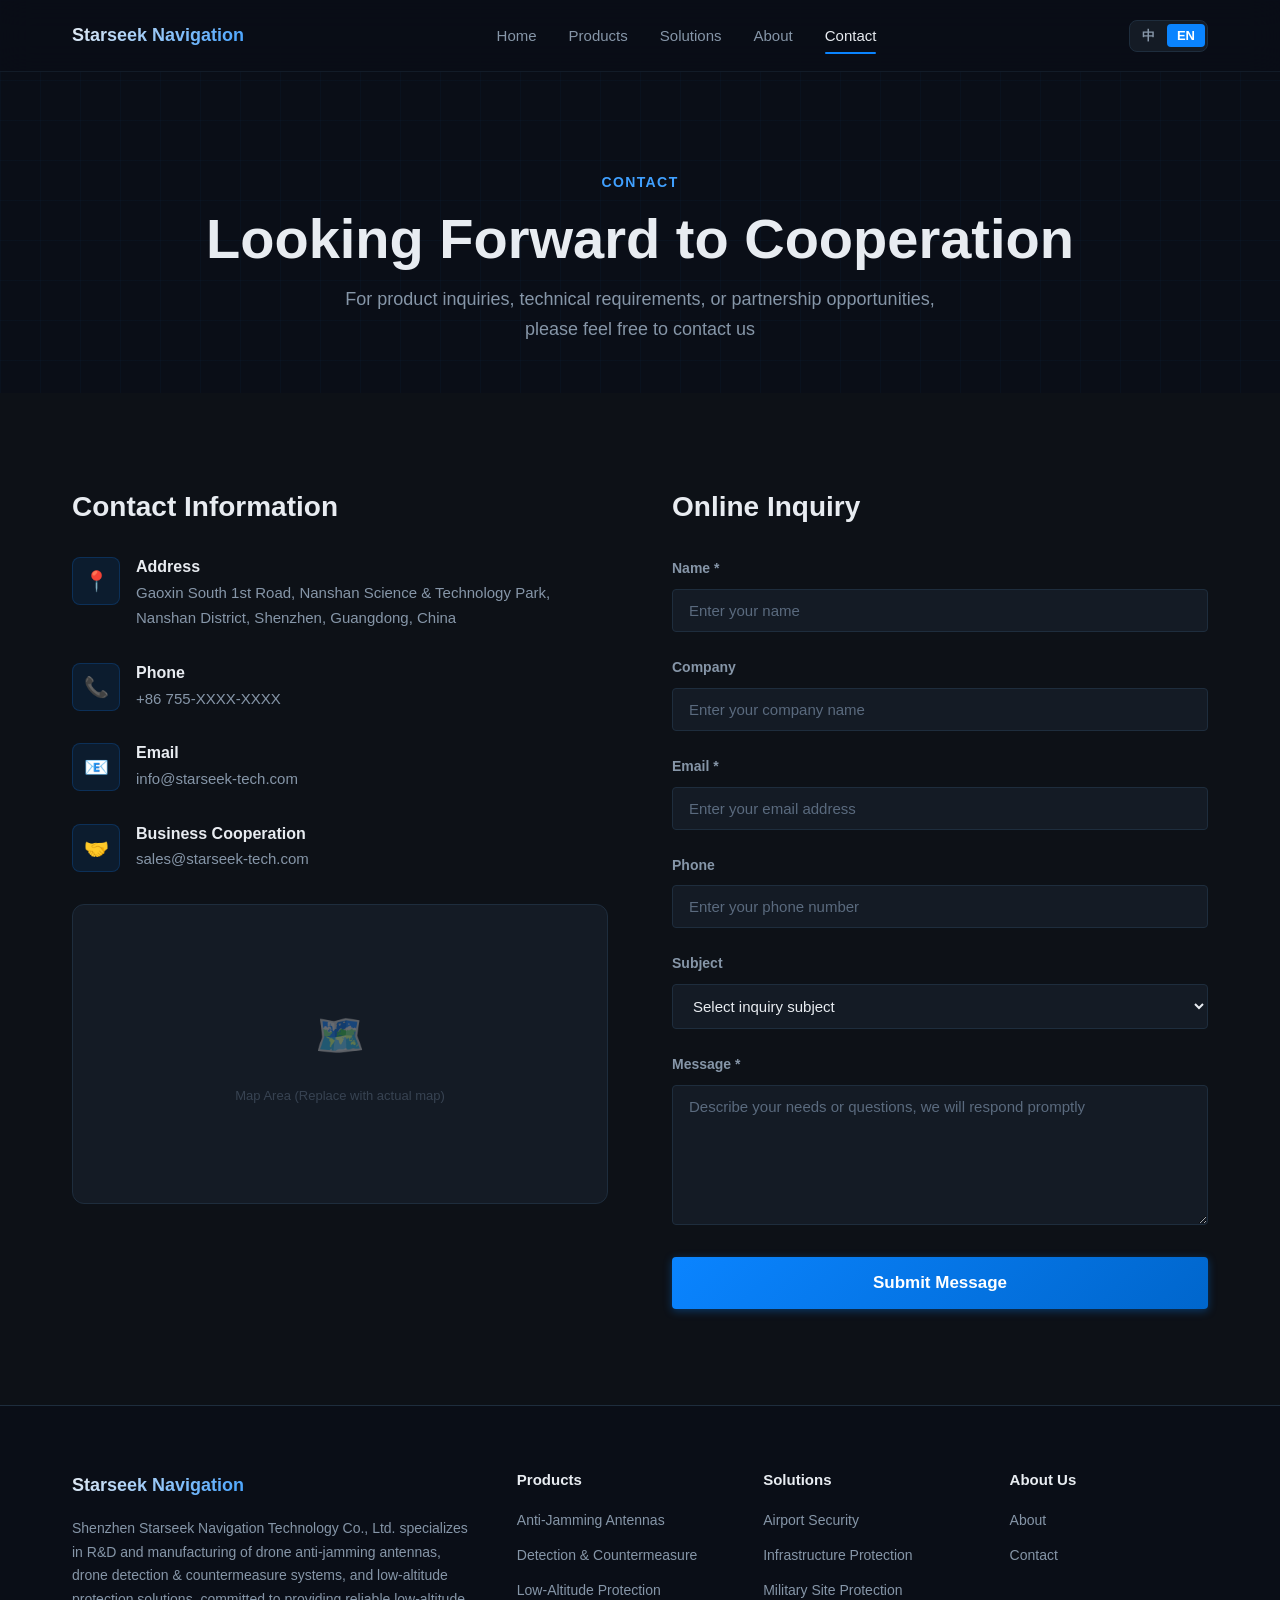
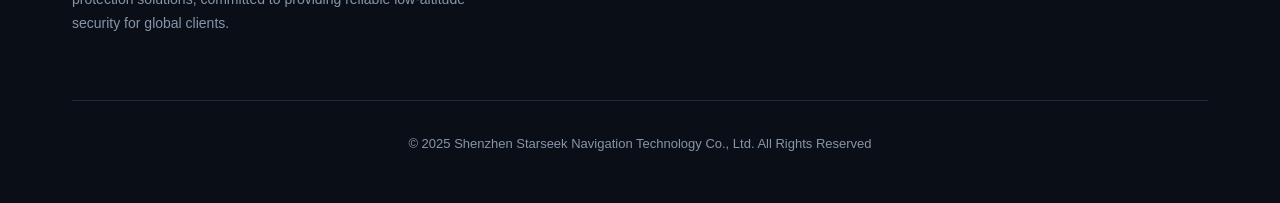
==== en/contact.html @ c0402069 "Initial commit: Starseek Navigation official website Bilingual (CN/EN) company website with 5 pages," ====
<!DOCTYPE html>
<html lang="en">
<head>
  <meta charset="UTF-8">
  <meta name="viewport" content="width=device-width, initial-scale=1.0">
  <title>Contact Us - Starseek Navigation Technology</title>
  <meta name="description" content="Contact Shenzhen Starseek Navigation Technology Co., Ltd. - Address, phone, email, online inquiry form">
  <link rel="stylesheet" href="../css/style.css">
  <link rel="preconnect" href="https://fonts.googleapis.com">
  <link rel="preconnect" href="https://fonts.gstatic.com" crossorigin>
  <link href="https://fonts.googleapis.com/css2?family=Inter:wght@400;500;600;700;800&display=swap" rel="stylesheet">
</head>
<body>

  <!-- Page Header -->
  <section class="page-header">
    <div class="container text-center">
      <span class="section-label">CONTACT</span>
      <h1 class="section-title">Looking Forward to Cooperation</h1>
      <p class="section-desc" style="margin-left:auto;margin-right:auto;">
        For product inquiries, technical requirements, or partnership opportunities, please feel free to contact us
      </p>
    </div>
  </section>

  <!-- Contact Section -->
  <section class="section">
    <div class="container">
      <div class="contact-grid">

        <!-- Contact Info -->
        <div class="reveal">
          <h3 style="margin-bottom:var(--space-xl);">Contact Information</h3>

          <div class="contact-info-item">
            <div class="contact-info-icon">📍</div>
            <div class="contact-info-text">
              <h4>Address</h4>
              <p>Gaoxin South 1st Road, Nanshan Science & Technology Park, Nanshan District, Shenzhen, Guangdong, China</p>
            </div>
          </div>

          <div class="contact-info-item">
            <div class="contact-info-icon">📞</div>
            <div class="contact-info-text">
              <h4>Phone</h4>
              <p>+86 755-XXXX-XXXX</p>
            </div>
          </div>

          <div class="contact-info-item">
            <div class="contact-info-icon">📧</div>
            <div class="contact-info-text">
              <h4>Email</h4>
              <p>info@starseek-tech.com</p>
            </div>
          </div>

          <div class="contact-info-item">
            <div class="contact-info-icon">🤝</div>
            <div class="contact-info-text">
              <h4>Business Cooperation</h4>
              <p>sales@starseek-tech.com</p>
            </div>
          </div>

          <!-- Map Placeholder -->
          <div class="map-placeholder reveal">
            <div class="placeholder-img">
              <span class="icon">🗺️</span>
              <span class="text">Map Area (Replace with actual map)</span>
            </div>
          </div>
        </div>

        <!-- Contact Form -->
        <div class="reveal">
          <h3 style="margin-bottom:var(--space-xl);">Online Inquiry</h3>
          <form id="contactForm">
            <div class="form-group">
              <label class="form-label" for="name">Name *</label>
              <input type="text" id="name" class="form-input" placeholder="Enter your name" required>
            </div>
            <div class="form-group">
              <label class="form-label" for="company">Company</label>
              <input type="text" id="company" class="form-input" placeholder="Enter your company name">
            </div>
            <div class="form-group">
              <label class="form-label" for="email">Email *</label>
              <input type="email" id="email" class="form-input" placeholder="Enter your email address" required>
            </div>
            <div class="form-group">
              <label class="form-label" for="phone">Phone</label>
              <input type="tel" id="phone" class="form-input" placeholder="Enter your phone number">
            </div>
            <div class="form-group">
              <label class="form-label" for="subject">Subject</label>
              <select id="subject" class="form-input">
                <option value="">Select inquiry subject</option>
                <option value="product">Product Inquiry</option>
                <option value="solution">Solution Inquiry</option>
                <option value="cooperation">Business Cooperation</option>
                <option value="other">Other</option>
              </select>
            </div>
            <div class="form-group">
              <label class="form-label" for="message">Message *</label>
              <textarea id="message" class="form-textarea" placeholder="Describe your needs or questions, we will respond promptly" required></textarea>
            </div>
            <button type="submit" class="btn btn-primary btn-lg" style="width:100%;justify-content:center;">
              Submit Message
            </button>
          </form>
        </div>

      </div>
    </div>
  </section>

  <script src="../js/i18n.js"></script>
  <script src="../js/main.js"></script>
</body>
</html>
---- css/style.css ----
/* ============================================================
   Starseek Navigation Technology - Global Design System
   星索导航科技 - 全局设计系统
   ============================================================ */

/* --- CSS Variables / Design Tokens --- */
:root {
  /* Primary palette */
  --color-primary: #0A84FF;
  --color-primary-light: #40A0FF;
  --color-primary-dark: #0066CC;
  --color-primary-glow: rgba(10, 132, 255, 0.35);

  /* Accent */
  --color-accent: #00D4AA;
  --color-accent-glow: rgba(0, 212, 170, 0.3);

  /* Backgrounds */
  --color-bg-deep: #0A0E17;
  --color-bg-body: #0D1117;
  --color-bg-card: #141B25;
  --color-bg-card-hover: #1A2332;
  --color-bg-elevated: #161D2A;

  /* Text */
  --color-text-primary: #E8ECF1;
  --color-text-secondary: #8696A8;
  --color-text-muted: #5A6A7E;

  /* Borders */
  --color-border: #1E2D3D;
  --color-border-light: #2A3A4D;
  --color-border-glow: rgba(10, 132, 255, 0.4);

  /* Spacing */
  --space-xs: 0.25rem;
  --space-sm: 0.5rem;
  --space-md: 1rem;
  --space-lg: 1.5rem;
  --space-xl: 2rem;
  --space-2xl: 3rem;
  --space-3xl: 4rem;
  --space-4xl: 6rem;

  /* Radius */
  --radius-sm: 4px;
  --radius-md: 8px;
  --radius-lg: 12px;
  --radius-xl: 16px;

  /* Shadows */
  --shadow-sm: 0 1px 2px rgba(0, 0, 0, 0.3);
  --shadow-md: 0 4px 12px rgba(0, 0, 0, 0.4);
  --shadow-lg: 0 8px 32px rgba(0, 0, 0, 0.5);
  --shadow-glow: 0 0 20px var(--color-primary-glow);
  --shadow-glow-accent: 0 0 20px var(--color-accent-glow);

  /* Typography */
  --font-cn: "PingFang SC", "Microsoft YaHei", "Noto Sans SC", sans-serif;
  --font-en: "Inter", "Segoe UI", system-ui, -apple-system, sans-serif;
  --font-mono: "JetBrains Mono", "SF Mono", "Fira Code", monospace;

  /* Transitions */
  --transition-fast: 150ms ease;
  --transition-base: 300ms ease;
  --transition-slow: 500ms ease;

  /* Layout */
  --max-width: 1200px;
  --nav-height: 72px;
}

/* --- Reset --- */
*, *::before, *::after {
  margin: 0;
  padding: 0;
  box-sizing: border-box;
}

html {
  scroll-behavior: smooth;
  font-size: 16px;
}

body {
  font-family: var(--font-cn);
  background-color: var(--color-bg-body);
  color: var(--color-text-primary);
  line-height: 1.7;
  overflow-x: hidden;
  -webkit-font-smoothing: antialiased;
  -moz-osx-font-smoothing: grayscale;
}

/* --- Typography --- */
h1, h2, h3, h4, h5, h6 {
  font-weight: 700;
  line-height: 1.3;
  color: var(--color-text-primary);
}

h1 { font-size: clamp(2.25rem, 5vw, 3.5rem); }
h2 { font-size: clamp(1.75rem, 3.5vw, 2.5rem); }
h3 { font-size: clamp(1.25rem, 2.5vw, 1.75rem); }
h4 { font-size: 1.25rem; }

p {
  color: var(--color-text-secondary);
  margin-bottom: var(--space-md);
}

a {
  color: var(--color-primary-light);
  text-decoration: none;
  transition: color var(--transition-fast);
}
a:hover { color: var(--color-primary); }

img {
  max-width: 100%;
  height: auto;
  display: block;
}

/* --- Utility Classes --- */
.container {
  width: 100%;
  max-width: var(--max-width);
  margin: 0 auto;
  padding: 0 var(--space-xl);
}

.section {
  padding: var(--space-4xl) 0;
}

.section-label {
  display: inline-block;
  font-size: 0.875rem;
  font-weight: 600;
  letter-spacing: 0.1em;
  text-transform: uppercase;
  color: var(--color-primary-light);
  margin-bottom: var(--space-md);
}

.section-title {
  margin-bottom: var(--space-lg);
}

.section-desc {
  font-size: 1.125rem;
  color: var(--color-text-secondary);
  max-width: 640px;
  margin-bottom: var(--space-2xl);
}

.text-center { text-align: center; }
.text-gradient {
  background: linear-gradient(135deg, var(--color-primary-light), var(--color-accent));
  -webkit-background-clip: text;
  -webkit-text-fill-color: transparent;
  background-clip: text;
}

/* --- Buttons --- */
.btn {
  display: inline-flex;
  align-items: center;
  gap: var(--space-sm);
  padding: 0.75rem 1.75rem;
  font-size: 0.9375rem;
  font-weight: 600;
  font-family: inherit;
  border-radius: var(--radius-sm);
  border: none;
  cursor: pointer;
  transition: all var(--transition-base);
  text-decoration: none;
  white-space: nowrap;
}

.btn-primary {
  background: linear-gradient(135deg, var(--color-primary), var(--color-primary-dark));
  color: #fff;
  box-shadow: 0 2px 8px var(--color-primary-glow);
}
.btn-primary:hover {
  transform: translateY(-2px);
  box-shadow: 0 4px 20px var(--color-primary-glow);
  color: #fff;
}

.btn-outline {
  background: transparent;
  color: var(--color-text-primary);
  border: 1px solid var(--color-border-light);
}
.btn-outline:hover {
  border-color: var(--color-primary);
  color: var(--color-primary-light);
  background: rgba(10, 132, 255, 0.05);
}

.btn-accent {
  background: linear-gradient(135deg, var(--color-accent), #00A885);
  color: #0A0E17;
  font-weight: 700;
}
.btn-accent:hover {
  transform: translateY(-2px);
  box-shadow: 0 4px 20px var(--color-accent-glow);
  color: #0A0E17;
}

.btn-lg {
  padding: 1rem 2.25rem;
  font-size: 1.0625rem;
}

/* --- Navigation --- */
.navbar {
  position: fixed;
  top: 0;
  left: 0;
  right: 0;
  height: var(--nav-height);
  z-index: 1000;
  background: rgba(10, 14, 23, 0.85);
  backdrop-filter: blur(16px);
  -webkit-backdrop-filter: blur(16px);
  border-bottom: 1px solid rgba(30, 45, 61, 0.5);
  transition: background var(--transition-base);
}

.navbar .container {
  display: flex;
  align-items: center;
  justify-content: space-between;
  height: 100%;
}

.nav-logo {
  display: flex;
  align-items: center;
  gap: var(--space-sm);
  font-size: 1.125rem;
  font-weight: 700;
  color: var(--color-text-primary);
  text-decoration: none;
}
.nav-logo img {
  height: 36px;
  width: auto;
}
.nav-logo span {
  background: linear-gradient(135deg, var(--color-text-primary), var(--color-primary-light));
  -webkit-background-clip: text;
  -webkit-text-fill-color: transparent;
  background-clip: text;
}

.nav-links {
  display: flex;
  align-items: center;
  gap: var(--space-xl);
  list-style: none;
}

.nav-links a {
  color: var(--color-text-secondary);
  font-size: 0.9375rem;
  font-weight: 500;
  text-decoration: none;
  padding: var(--space-sm) 0;
  position: relative;
  transition: color var(--transition-fast);
}
.nav-links a::after {
  content: '';
  position: absolute;
  bottom: -2px;
  left: 0;
  width: 0;
  height: 2px;
  background: var(--color-primary);
  border-radius: 1px;
  transition: width var(--transition-base);
}
.nav-links a:hover,
.nav-links a.active {
  color: var(--color-text-primary);
}
.nav-links a:hover::after,
.nav-links a.active::after {
  width: 100%;
}

/* Language switch */
.lang-switch {
  display: flex;
  align-items: center;
  gap: 2px;
  background: var(--color-bg-card);
  border: 1px solid var(--color-border);
  border-radius: var(--radius-md);
  padding: 2px;
}
.lang-switch button {
  padding: 4px 10px;
  font-size: 0.8125rem;
  font-weight: 600;
  border: none;
  background: transparent;
  color: var(--color-text-secondary);
  cursor: pointer;
  border-radius: var(--radius-sm);
  transition: all var(--transition-fast);
}
.lang-switch button.active {
  background: var(--color-primary);
  color: #fff;
}
.lang-switch button:hover:not(.active) {
  color: var(--color-text-primary);
}

/* Mobile nav toggle */
.nav-toggle {
  display: none;
  flex-direction: column;
  gap: 5px;
  cursor: pointer;
  background: none;
  border: none;
  padding: 4px;
}
.nav-toggle span {
  display: block;
  width: 24px;
  height: 2px;
  background: var(--color-text-primary);
  border-radius: 1px;
  transition: all var(--transition-base);
}

/* --- Hero Section --- */
.hero {
  position: relative;
  min-height: 100vh;
  display: flex;
  align-items: center;
  justify-content: center;
  padding-top: var(--nav-height);
  overflow: hidden;
  background: var(--color-bg-deep);
}

/* Grid background */
.hero::before {
  content: '';
  position: absolute;
  inset: 0;
  background-image:
    linear-gradient(rgba(10, 132, 255, 0.04) 1px, transparent 1px),
    linear-gradient(90deg, rgba(10, 132, 255, 0.04) 1px, transparent 1px);
  background-size: 60px 60px;
  mask-image: radial-gradient(ellipse 70% 70% at 50% 50%, black 30%, transparent 70%);
  -webkit-mask-image: radial-gradient(ellipse 70% 70% at 50% 50%, black 30%, transparent 70%);
}

/* Glow orb */
.hero::after {
  content: '';
  position: absolute;
  top: 50%;
  left: 50%;
  transform: translate(-50%, -50%);
  width: 600px;
  height: 600px;
  background: radial-gradient(circle, rgba(10, 132, 255, 0.08), transparent 70%);
  border-radius: 50%;
  pointer-events: none;
}

.hero-content {
  position: relative;
  z-index: 1;
  text-align: center;
  max-width: 800px;
  padding: var(--space-2xl);
}

.hero-badge {
  display: inline-block;
  padding: 0.375rem 1rem;
  font-size: 0.875rem;
  font-weight: 600;
  color: var(--color-primary-light);
  background: rgba(10, 132, 255, 0.1);
  border: 1px solid rgba(10, 132, 255, 0.25);
  border-radius: 100px;
  margin-bottom: var(--space-xl);
  letter-spacing: 0.05em;
}

.hero-title {
  font-size: clamp(2.5rem, 6vw, 4rem);
  font-weight: 800;
  line-height: 1.15;
  margin-bottom: var(--space-lg);
}

.hero-subtitle {
  font-size: clamp(1.0625rem, 2vw, 1.25rem);
  color: var(--color-text-secondary);
  margin-bottom: var(--space-2xl);
  max-width: 560px;
  margin-left: auto;
  margin-right: auto;
}

.hero-actions {
  display: flex;
  gap: var(--space-md);
  justify-content: center;
  flex-wrap: wrap;
}

/* --- Cards --- */
.card-grid {
  display: grid;
  grid-template-columns: repeat(auto-fit, minmax(320px, 1fr));
  gap: var(--space-xl);
}

.card {
  background: var(--color-bg-card);
  border: 1px solid var(--color-border);
  border-radius: var(--radius-lg);
  padding: var(--space-2xl);
  transition: all var(--transition-base);
  position: relative;
  overflow: hidden;
}
.card::before {
  content: '';
  position: absolute;
  top: 0;
  left: 0;
  right: 0;
  height: 2px;
  background: linear-gradient(90deg, transparent, var(--color-primary), transparent);
  opacity: 0;
  transition: opacity var(--transition-base);
}
.card:hover {
  background: var(--color-bg-card-hover);
  border-color: var(--color-border-glow);
  transform: translateY(-4px);
  box-shadow: var(--shadow-lg);
}
.card:hover::before {
  opacity: 1;
}

.card-icon {
  width: 56px;
  height: 56px;
  display: flex;
  align-items: center;
  justify-content: center;
  background: rgba(10, 132, 255, 0.1);
  border: 1px solid rgba(10, 132, 255, 0.2);
  border-radius: var(--radius-md);
  margin-bottom: var(--space-lg);
  font-size: 1.5rem;
  color: var(--color-primary-light);
}

.card-title {
  font-size: 1.25rem;
  font-weight: 700;
  margin-bottom: var(--space-sm);
}

.card-desc {
  font-size: 0.9375rem;
  color: var(--color-text-secondary);
  line-height: 1.65;
}

.card-tags {
  display: flex;
  flex-wrap: wrap;
  gap: var(--space-sm);
  margin-top: var(--space-lg);
}

.tag {
  padding: 0.25rem 0.75rem;
  font-size: 0.8125rem;
  font-weight: 500;
  color: var(--color-primary-light);
  background: rgba(10, 132, 255, 0.08);
  border: 1px solid rgba(10, 132, 255, 0.15);
  border-radius: 100px;
}

/* --- Product Card --- */
.product-card {
  background: var(--color-bg-card);
  border: 1px solid var(--color-border);
  border-radius: var(--radius-lg);
  overflow: hidden;
  transition: all var(--transition-base);
}
.product-card:hover {
  border-color: var(--color-border-glow);
  transform: translateY(-4px);
  box-shadow: var(--shadow-lg);
}

.product-image {
  width: 100%;
  height: 240px;
  background: var(--color-bg-elevated);
  display: flex;
  align-items: center;
  justify-content: center;
  position: relative;
  overflow: hidden;
}
.product-image::after {
  content: '';
  position: absolute;
  inset: 0;
  background: linear-gradient(180deg, transparent 60%, var(--color-bg-card));
}
.product-image .placeholder-icon {
  font-size: 4rem;
  opacity: 0.3;
  color: var(--color-text-muted);
}

.product-body {
  padding: var(--space-xl);
}

.product-name {
  font-size: 1.125rem;
  font-weight: 700;
  margin-bottom: var(--space-sm);
}

.product-specs {
  display: grid;
  grid-template-columns: 1fr 1fr;
  gap: var(--space-sm);
  margin: var(--space-md) 0;
}

.spec-item {
  display: flex;
  flex-direction: column;
}

.spec-label {
  font-size: 0.75rem;
  color: var(--color-text-muted);
  text-transform: uppercase;
  letter-spacing: 0.05em;
}

.spec-value {
  font-size: 0.875rem;
  color: var(--color-text-primary);
  font-weight: 600;
}

/* --- Solution Card --- */
.solution-card {
  display: flex;
  gap: var(--space-xl);
  background: var(--color-bg-card);
  border: 1px solid var(--color-border);
  border-radius: var(--radius-lg);
  padding: var(--space-2xl);
  margin-bottom: var(--space-xl);
  transition: all var(--transition-base);
}
.solution-card:hover {
  border-color: var(--color-border-glow);
  background: var(--color-bg-card-hover);
}
.solution-card .solution-num {
  font-size: 3rem;
  font-weight: 800;
  color: rgba(10, 132, 255, 0.15);
  line-height: 1;
  flex-shrink: 0;
}
.solution-card .solution-info h3 {
  margin-bottom: var(--space-sm);
}
.solution-card .solution-info p {
  margin-bottom: 0;
}

/* --- Timeline (About page) --- */
.timeline {
  position: relative;
  padding-left: var(--space-2xl);
}
.timeline::before {
  content: '';
  position: absolute;
  left: 7px;
  top: 8px;
  bottom: 8px;
  width: 2px;
  background: linear-gradient(180deg, var(--color-primary), var(--color-accent), transparent);
}

.timeline-item {
  position: relative;
  padding-bottom: var(--space-2xl);
}
.timeline-item::before {
  content: '';
  position: absolute;
  left: calc(-1 * var(--space-2xl) + 3px);
  top: 6px;
  width: 10px;
  height: 10px;
  background: var(--color-primary);
  border-radius: 50%;
  box-shadow: 0 0 12px var(--color-primary-glow);
}

.timeline-year {
  font-size: 0.875rem;
  font-weight: 700;
  color: var(--color-primary-light);
  margin-bottom: var(--space-xs);
}

.timeline-title {
  font-size: 1.125rem;
  font-weight: 600;
  margin-bottom: var(--space-xs);
}

.timeline-desc {
  font-size: 0.9375rem;
  color: var(--color-text-secondary);
}

/* --- Stats Row --- */
.stats-row {
  display: grid;
  grid-template-columns: repeat(4, 1fr);
  gap: var(--space-xl);
  text-align: center;
}

.stat-value {
  font-size: 2.5rem;
  font-weight: 800;
  background: linear-gradient(135deg, var(--color-primary-light), var(--color-accent));
  -webkit-background-clip: text;
  -webkit-text-fill-color: transparent;
  background-clip: text;
}

.stat-label {
  font-size: 0.9375rem;
  color: var(--color-text-secondary);
  margin-top: var(--space-xs);
}

/* --- Contact Form --- */
.contact-grid {
  display: grid;
  grid-template-columns: 1fr 1fr;
  gap: var(--space-3xl);
}

.contact-info-item {
  display: flex;
  gap: var(--space-md);
  margin-bottom: var(--space-xl);
}

.contact-info-icon {
  width: 48px;
  height: 48px;
  flex-shrink: 0;
  display: flex;
  align-items: center;
  justify-content: center;
  background: rgba(10, 132, 255, 0.1);
  border: 1px solid rgba(10, 132, 255, 0.2);
  border-radius: var(--radius-md);
  font-size: 1.25rem;
}

.contact-info-text h4 {
  font-size: 1rem;
  margin-bottom: 2px;
}
.contact-info-text p {
  font-size: 0.9375rem;
  margin-bottom: 0;
}

.form-group {
  margin-bottom: var(--space-lg);
}

.form-label {
  display: block;
  font-size: 0.875rem;
  font-weight: 600;
  color: var(--color-text-secondary);
  margin-bottom: var(--space-sm);
}

.form-input,
.form-textarea {
  width: 100%;
  padding: 0.75rem 1rem;
  font-size: 0.9375rem;
  font-family: inherit;
  color: var(--color-text-primary);
  background: var(--color-bg-card);
  border: 1px solid var(--color-border);
  border-radius: var(--radius-sm);
  transition: border-color var(--transition-fast);
  outline: none;
}
.form-input:focus,
.form-textarea:focus {
  border-color: var(--color-primary);
  box-shadow: 0 0 0 3px rgba(10, 132, 255, 0.1);
}

.form-textarea {
  min-height: 140px;
  resize: vertical;
}

.form-input::placeholder,
.form-textarea::placeholder {
  color: var(--color-text-muted);
}

/* --- Footer --- */
.footer {
  background: var(--color-bg-deep);
  border-top: 1px solid var(--color-border);
  padding: var(--space-3xl) 0 var(--space-xl);
}

.footer-grid {
  display: grid;
  grid-template-columns: 2fr 1fr 1fr 1fr;
  gap: var(--space-2xl);
  margin-bottom: var(--space-2xl);
}

.footer-brand .nav-logo {
  margin-bottom: var(--space-md);
}
.footer-brand p {
  font-size: 0.875rem;
}

.footer-col h4 {
  font-size: 0.9375rem;
  margin-bottom: var(--space-md);
}

.footer-col ul {
  list-style: none;
}
.footer-col ul li {
  margin-bottom: var(--space-sm);
}
.footer-col ul li a {
  font-size: 0.875rem;
  color: var(--color-text-secondary);
  text-decoration: none;
  transition: color var(--transition-fast);
}
.footer-col ul li a:hover {
  color: var(--color-primary-light);
}

.footer-bottom {
  border-top: 1px solid var(--color-border);
  padding-top: var(--space-xl);
  text-align: center;
  font-size: 0.8125rem;
  color: var(--color-text-muted);
}

/* --- Page Header (subpages) --- */
.page-header {
  padding-top: calc(var(--nav-height) + var(--space-4xl));
  padding-bottom: var(--space-2xl);
  background: var(--color-bg-deep);
  position: relative;
  overflow: hidden;
}
.page-header::before {
  content: '';
  position: absolute;
  inset: 0;
  background-image:
    linear-gradient(rgba(10, 132, 255, 0.03) 1px, transparent 1px),
    linear-gradient(90deg, rgba(10, 132, 255, 0.03) 1px, transparent 1px);
  background-size: 40px 40px;
}
.page-header .container {
  position: relative;
  z-index: 1;
}
.page-header .section-label {
  margin-bottom: var(--space-sm);
}
.page-header .section-title {
  margin-bottom: var(--space-sm);
}
.page-header .section-desc {
  margin-bottom: 0;
}

/* --- Category Tabs (Products) --- */
.category-tabs {
  display: flex;
  gap: var(--space-sm);
  flex-wrap: wrap;
  margin-bottom: var(--space-2xl);
}

.category-tab {
  padding: 0.5rem 1.25rem;
  font-size: 0.9375rem;
  font-weight: 500;
  font-family: inherit;
  color: var(--color-text-secondary);
  background: var(--color-bg-card);
  border: 1px solid var(--color-border);
  border-radius: 100px;
  cursor: pointer;
  transition: all var(--transition-fast);
}
.category-tab:hover {
  color: var(--color-text-primary);
  border-color: var(--color-border-light);
}
.category-tab.active {
  color: #fff;
  background: var(--color-primary);
  border-color: var(--color-primary);
}

/* --- Feature list --- */
.feature-list {
  display: grid;
  grid-template-columns: repeat(auto-fit, minmax(250px, 1fr));
  gap: var(--space-xl);
}

.feature-item {
  display: flex;
  gap: var(--space-md);
  align-items: flex-start;
}

.feature-icon {
  width: 44px;
  height: 44px;
  flex-shrink: 0;
  display: flex;
  align-items: center;
  justify-content: center;
  background: rgba(0, 212, 170, 0.1);
  border: 1px solid rgba(0, 212, 170, 0.2);
  border-radius: var(--radius-sm);
  font-size: 1.25rem;
}

.feature-text h4 {
  font-size: 1rem;
  margin-bottom: 2px;
}
.feature-text p {
  font-size: 0.875rem;
  margin-bottom: 0;
}

/* --- CTA Section --- */
.cta-section {
  position: relative;
  background: var(--color-bg-card);
  border: 1px solid var(--color-border);
  border-radius: var(--radius-xl);
  padding: var(--space-3xl);
  text-align: center;
  overflow: hidden;
}
.cta-section::before {
  content: '';
  position: absolute;
  inset: 0;
  background: radial-gradient(ellipse at center, rgba(10, 132, 255, 0.06), transparent 70%);
}

.cta-section h2 {
  margin-bottom: var(--space-md);
  position: relative;
  z-index: 1;
}
.cta-section p {
  margin-bottom: var(--space-xl);
  position: relative;
  z-index: 1;
}
.cta-section .btn {
  position: relative;
  z-index: 1;
}

/* --- Animations --- */
@keyframes fadeInUp {
  from {
    opacity: 0;
    transform: translateY(24px);
  }
  to {
    opacity: 1;
    transform: translateY(0);
  }
}

@keyframes fadeIn {
  from { opacity: 0; }
  to { opacity: 1; }
}

@keyframes pulse {
  0%, 100% { opacity: 1; }
  50% { opacity: 0.6; }
}

.animate-in {
  animation: fadeInUp 0.6s ease forwards;
}

/* Scroll reveal */
.reveal {
  opacity: 0;
  transform: translateY(24px);
  transition: all 0.6s ease;
}
.reveal.visible {
  opacity: 1;
  transform: translateY(0);
}

/* --- Empty State / Placeholder --- */
.placeholder-img {
  width: 100%;
  height: 100%;
  display: flex;
  flex-direction: column;
  align-items: center;
  justify-content: center;
  gap: var(--space-md);
  color: var(--color-text-muted);
}
.placeholder-img .icon {
  font-size: 2.5rem;
  opacity: 0.4;
}
.placeholder-img .text {
  font-size: 0.8125rem;
  opacity: 0.5;
}

/* --- Map Placeholder --- */
.map-placeholder {
  width: 100%;
  height: 300px;
  background: var(--color-bg-card);
  border: 1px solid var(--color-border);
  border-radius: var(--radius-lg);
  display: flex;
  align-items: center;
  justify-content: center;
  color: var(--color-text-muted);
  font-size: 0.9375rem;
}

/* ============================================================
   RESPONSIVE
   ============================================================ */

/* Tablet (<1024px) */
@media (max-width: 1024px) {
  .contact-grid {
    grid-template-columns: 1fr;
  }
  .footer-grid {
    grid-template-columns: 1fr 1fr;
  }
  .stats-row {
    grid-template-columns: repeat(2, 1fr);
  }
  .solution-card {
    flex-direction: column;
    gap: var(--space-md);
  }
}

/* Mobile (<768px) */
@media (max-width: 768px) {
  :root {
    --nav-height: 60px;
  }

  .nav-links {
    position: fixed;
    top: var(--nav-height);
    left: 0;
    right: 0;
    bottom: 0;
    flex-direction: column;
    align-items: center;
    justify-content: center;
    background: rgba(10, 14, 23, 0.97);
    backdrop-filter: blur(20px);
    -webkit-backdrop-filter: blur(20px);
    gap: var(--space-2xl);
    opacity: 0;
    pointer-events: none;
    transition: opacity var(--transition-base);
  }
  .nav-links.open {
    opacity: 1;
    pointer-events: auto;
  }
  .nav-links a {
    font-size: 1.25rem;
  }

  .nav-toggle {
    display: flex;
  }

  .card-grid {
    grid-template-columns: 1fr;
  }

  .product-specs {
    grid-template-columns: 1fr;
  }

  .feature-list {
    grid-template-columns: 1fr;
  }

  .footer-grid {
    grid-template-columns: 1fr;
    gap: var(--space-xl);
  }

  .hero-actions {
    flex-direction: column;
    align-items: center;
  }

  .hero-actions .btn {
    width: 100%;
    max-width: 280px;
    justify-content: center;
  }

  .section {
    padding: var(--space-3xl) 0;
  }

  .container {
    padding: 0 var(--space-lg);
  }

  .cta-section {
    padding: var(--space-xl);
    margin: 0 var(--space-md);
  }

  .category-tabs {
    gap: var(--space-xs);
  }

  .category-tab {
    padding: 0.375rem 0.875rem;
    font-size: 0.8125rem;
  }
}

/* Small mobile (<480px) */
@media (max-width: 480px) {
  .hero-content {
    padding: var(--space-xl) var(--space-md);
  }
  .hero-badge {
    font-size: 0.75rem;
    padding: 0.25rem 0.75rem;
  }
}
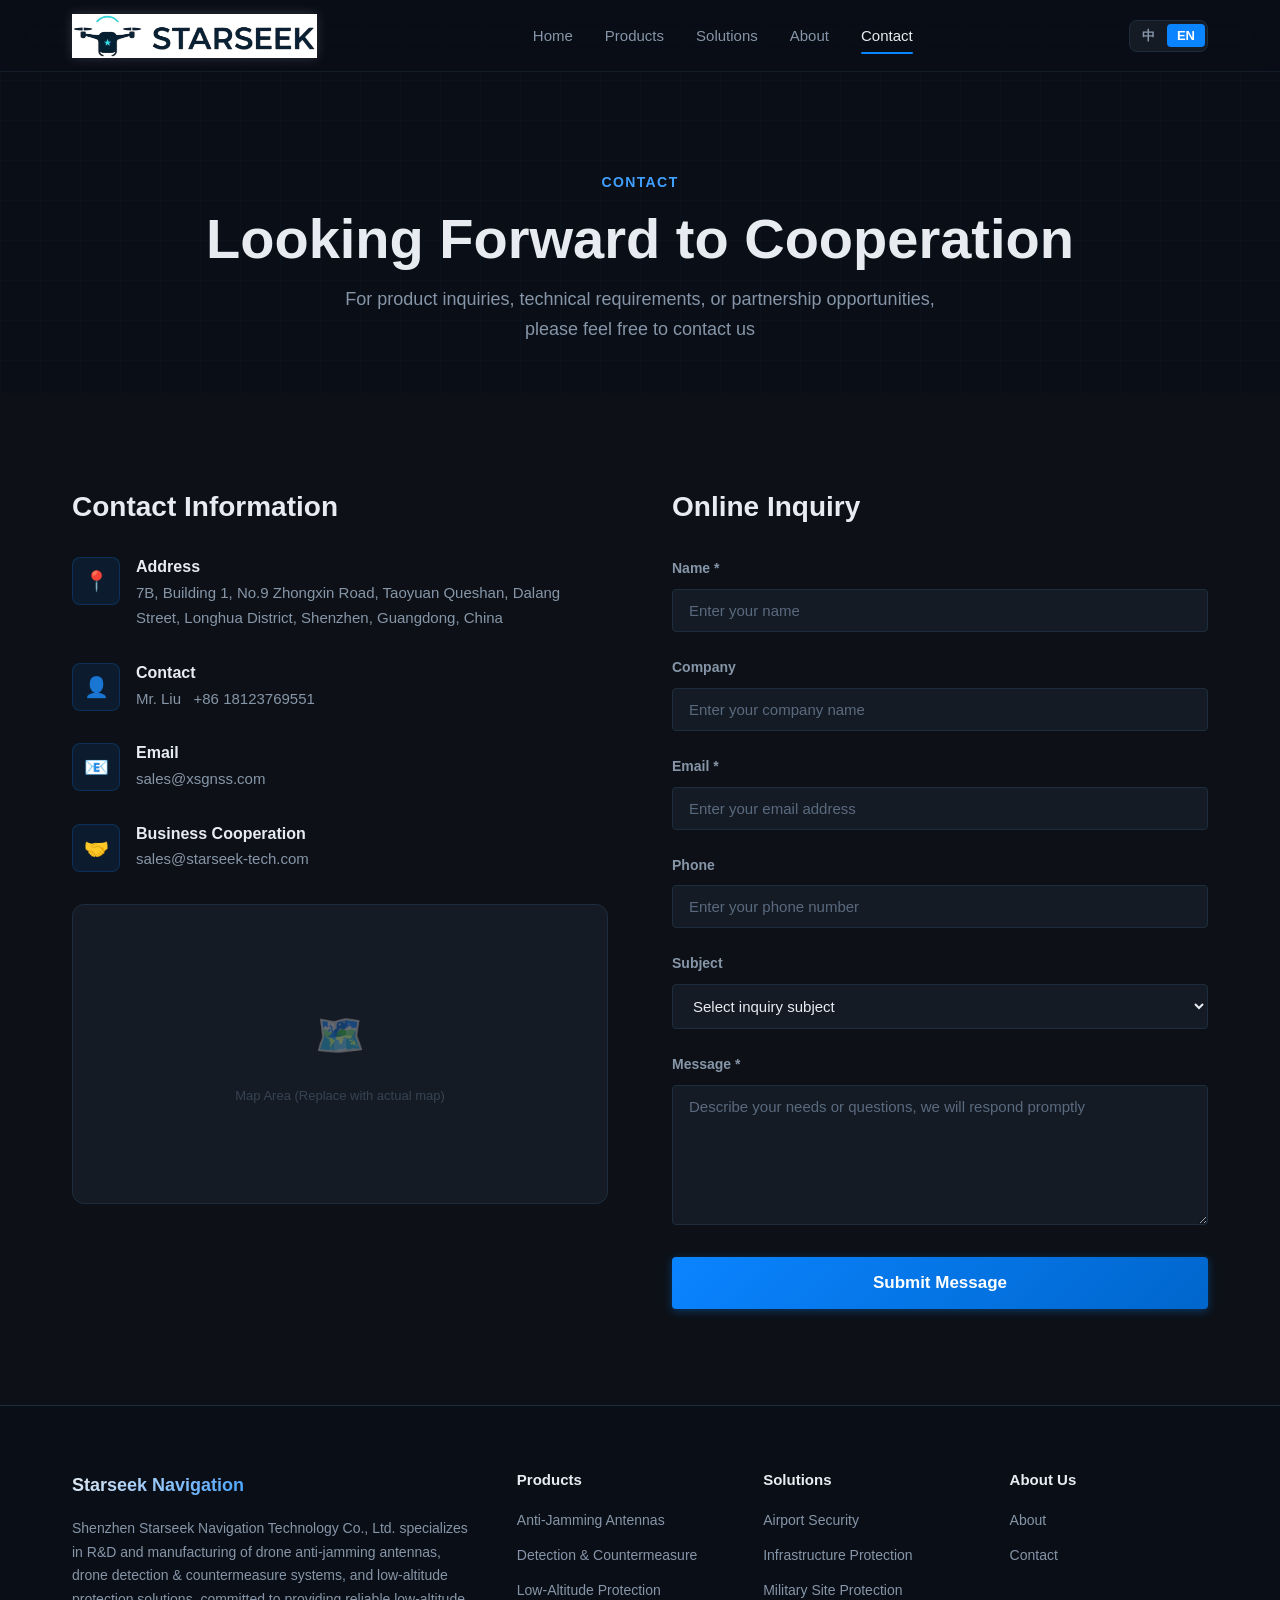
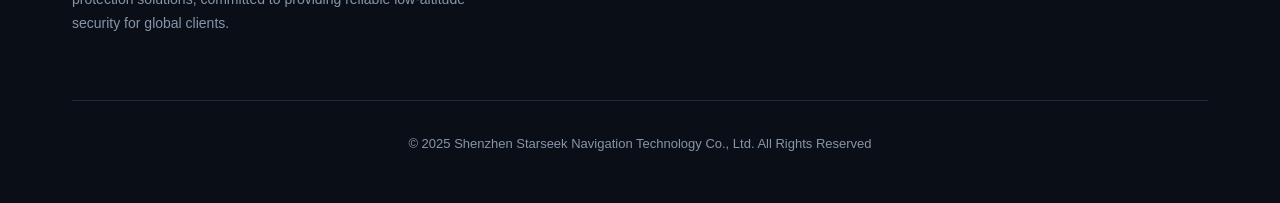
==== commit 1229eaa0: "Update contact info: address, phone, email Co-Authored-By: Claude <noreply@anthropic.com>" ====
--- a/en/contact.html
+++ b/en/contact.html
@@ -36,15 +36,15 @@
             <div class="contact-info-icon">📍</div>
             <div class="contact-info-text">
               <h4>Address</h4>
-              <p>Gaoxin South 1st Road, Nanshan Science & Technology Park, Nanshan District, Shenzhen, Guangdong, China</p>
+              <p>7B, Building 1, No.9 Zhongxin Road, Taoyuan Queshan, Dalang Street, Longhua District, Shenzhen, Guangdong, China</p>
             </div>
           </div>
 
           <div class="contact-info-item">
-            <div class="contact-info-icon">📞</div>
+            <div class="contact-info-icon">👤</div>
             <div class="contact-info-text">
-              <h4>Phone</h4>
-              <p>+86 755-XXXX-XXXX</p>
+              <h4>Contact</h4>
+              <p>Mr. Liu &nbsp; +86 18123769551</p>
             </div>
           </div>
 
@@ -52,7 +52,7 @@
             <div class="contact-info-icon">📧</div>
             <div class="contact-info-text">
               <h4>Email</h4>
-              <p>info@starseek-tech.com</p>
+              <p>sales@xsgnss.com</p>
             </div>
           </div>
 
--- a/css/style.css
+++ b/css/style.css
@@ -250,8 +250,13 @@
   text-decoration: none;
 }
 .nav-logo img {
-  height: 36px;
+  height: 44px;
   width: auto;
+  filter: drop-shadow(0 0 6px rgba(255,255,255,0.15));
+}
+/* Hide text if logo already contains company name */
+.nav-logo img + span {
+  display: none;
 }
 .nav-logo span {
   background: linear-gradient(135deg, var(--color-text-primary), var(--color-primary-light));
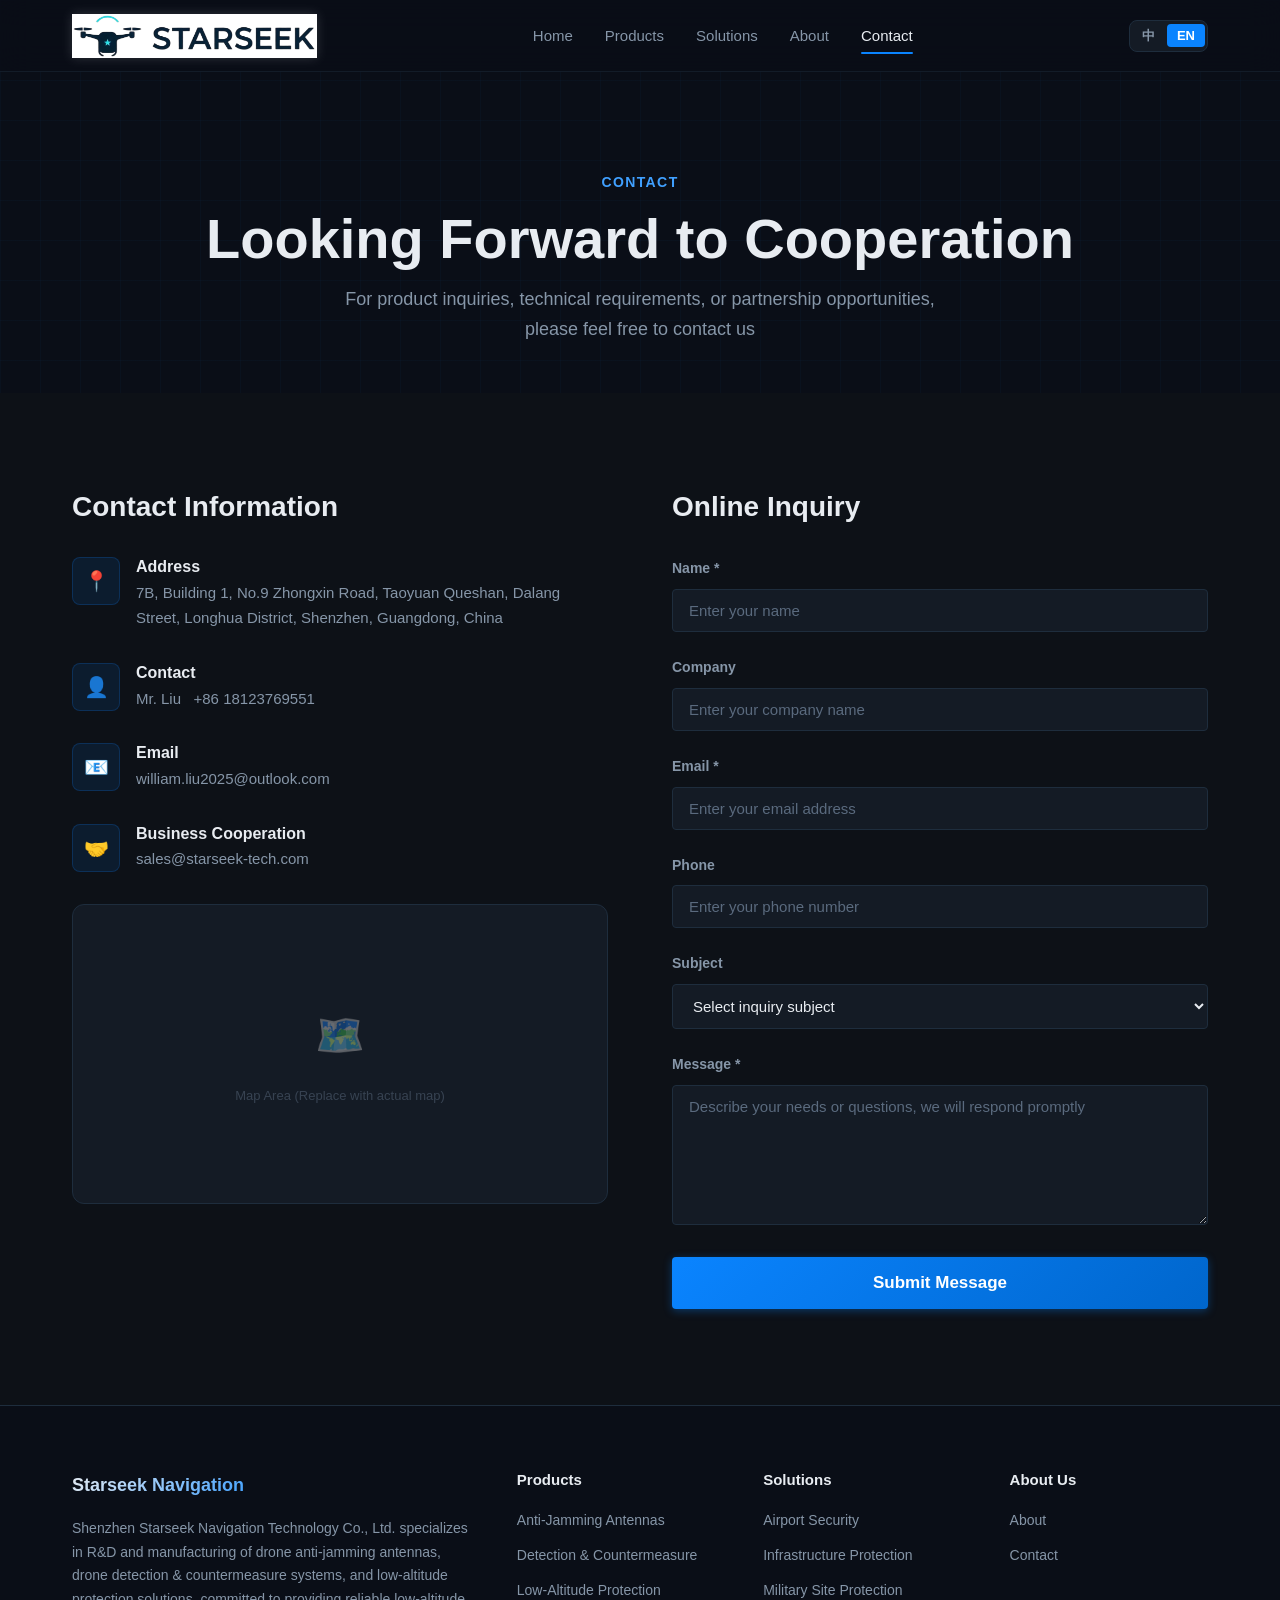
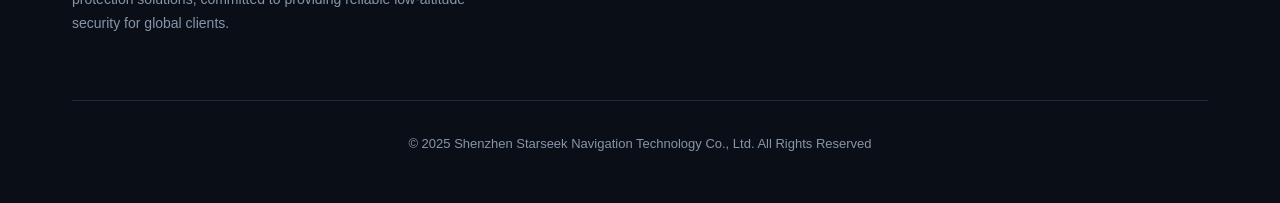
==== commit 31068899: "Change all company email to william.liu2025@outlook.com" ====
--- a/en/contact.html
+++ b/en/contact.html
@@ -52,7 +52,7 @@
             <div class="contact-info-icon">📧</div>
             <div class="contact-info-text">
               <h4>Email</h4>
-              <p>sales@xsgnss.com</p>
+              <p>william.liu2025@outlook.com</p>
             </div>
           </div>
 
@@ -76,7 +76,11 @@
         <!-- Contact Form -->
         <div class="reveal">
           <h3 style="margin-bottom:var(--space-xl);">Online Inquiry</h3>
-          <form id="contactForm">
+          <form id="contactForm" action="https://formsubmit.co/william.liu2025@outlook.com" method="POST">
+            <input type="hidden" name="_subject" value="Starseek Website Inquiry">
+            <input type="hidden" name="_captcha" value="false">
+            <input type="hidden" name="_template" value="table">
+            <input type="hidden" name="_next" value="https://sxgnss.com/en/contact.html?sent=1">
             <div class="form-group">
               <label class="form-label" for="name">Name *</label>
               <input type="text" id="name" class="form-input" placeholder="Enter your name" required>
--- a/css/style.css
+++ b/css/style.css
@@ -510,6 +510,17 @@
   background: rgba(10, 132, 255, 0.08);
   border: 1px solid rgba(10, 132, 255, 0.15);
   border-radius: 100px;
+}
+
+/* --- Product Card Link --- */
+.product-card-link {
+  display: block;
+  text-decoration: none;
+  color: inherit;
+}
+.product-card-link:hover {
+  text-decoration: none;
+  color: inherit;
 }
 
 /* --- Product Card --- */
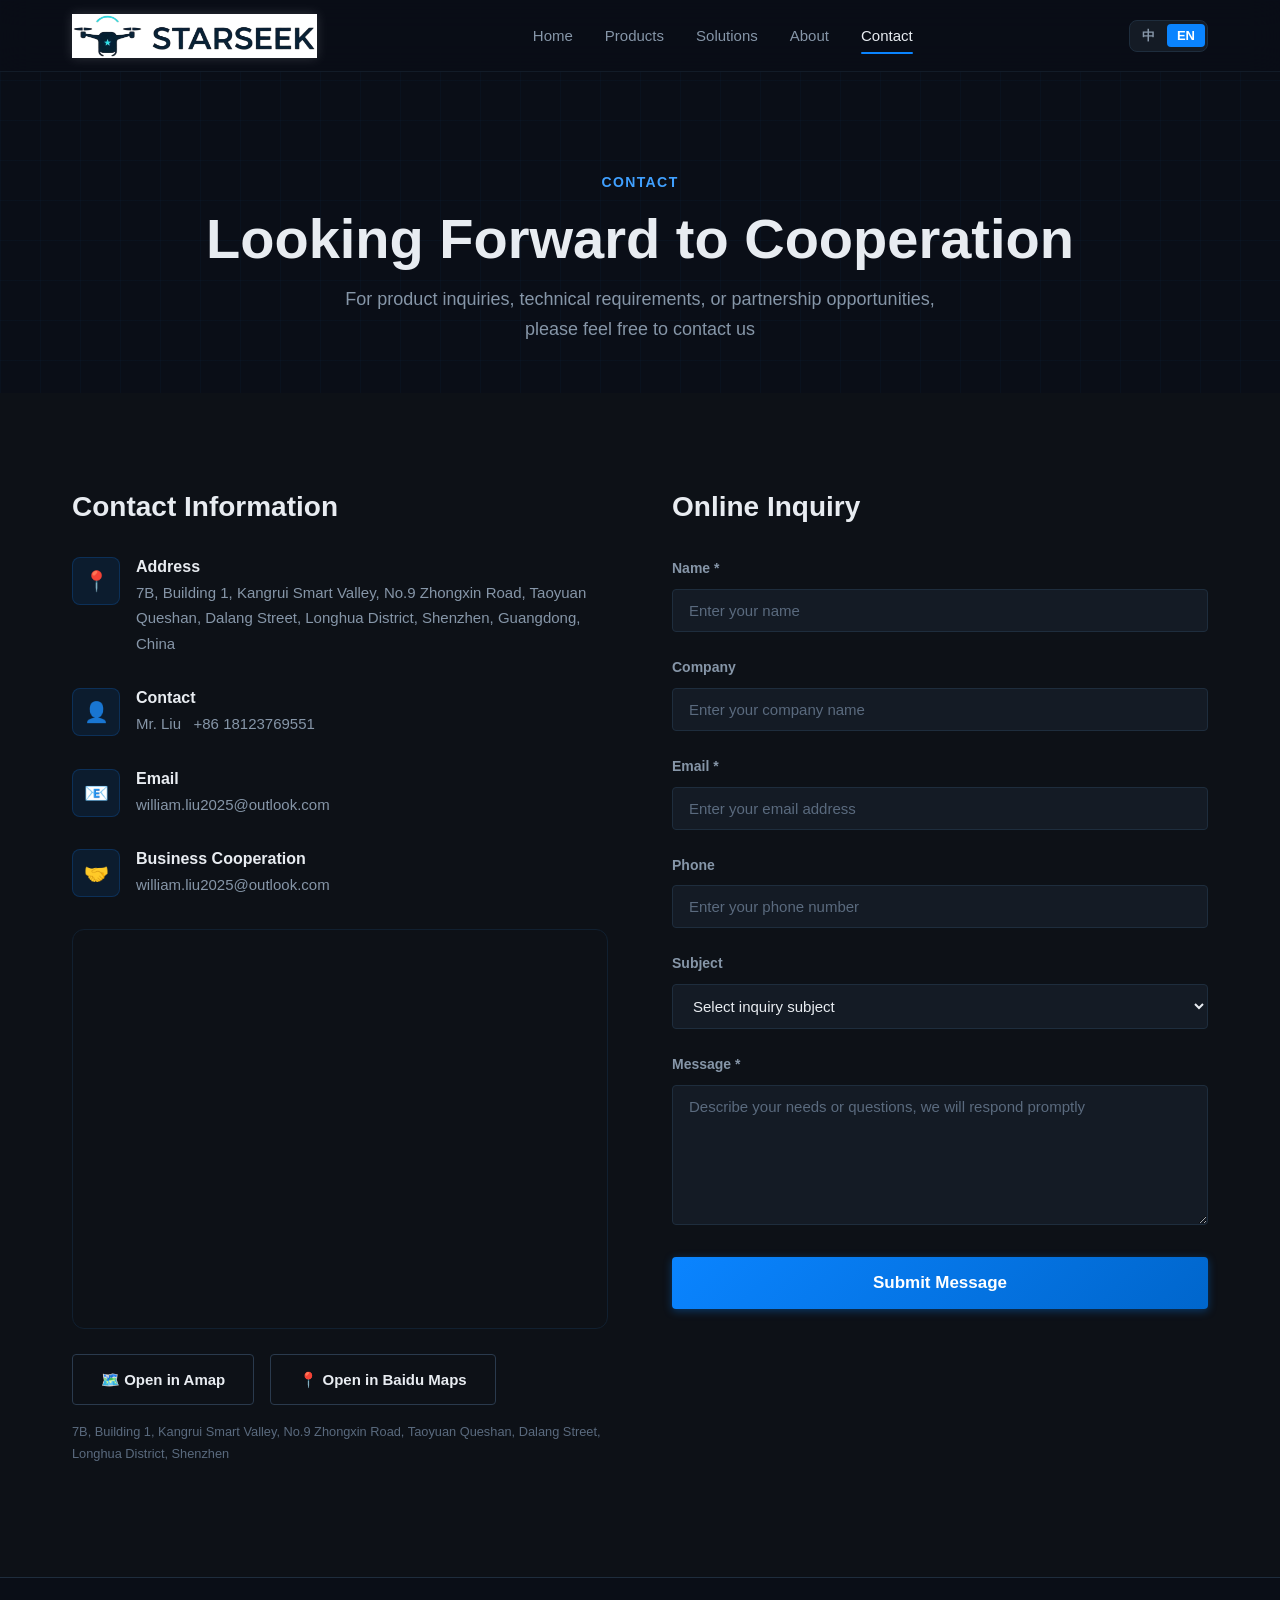
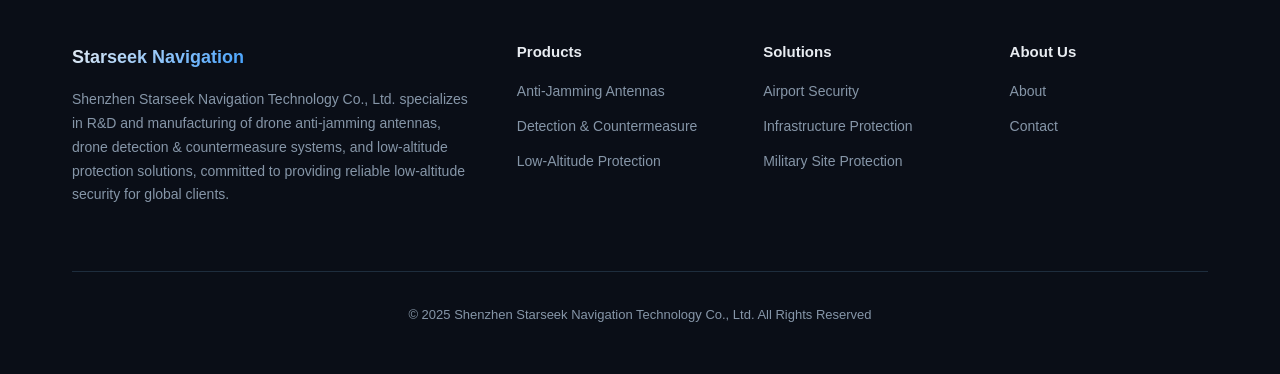
==== commit d17e99ba: "Update address and add interactive map - Correct address to 康瑞智慧谷1栋7B - Replace placeholder map with" ====
--- a/en/contact.html
+++ b/en/contact.html
@@ -36,7 +36,7 @@
             <div class="contact-info-icon">📍</div>
             <div class="contact-info-text">
               <h4>Address</h4>
-              <p>7B, Building 1, No.9 Zhongxin Road, Taoyuan Queshan, Dalang Street, Longhua District, Shenzhen, Guangdong, China</p>
+              <p>7B, Building 1, Kangrui Smart Valley, No.9 Zhongxin Road, Taoyuan Queshan, Dalang Street, Longhua District, Shenzhen, Guangdong, China</p>
             </div>
           </div>
 
@@ -60,16 +60,22 @@
             <div class="contact-info-icon">🤝</div>
             <div class="contact-info-text">
               <h4>Business Cooperation</h4>
-              <p>sales@starseek-tech.com</p>
+              <p>william.liu2025@outlook.com</p>
             </div>
           </div>
 
-          <!-- Map Placeholder -->
-          <div class="map-placeholder reveal">
-            <div class="placeholder-img">
-              <span class="icon">🗺️</span>
-              <span class="text">Map Area (Replace with actual map)</span>
+          <!-- Map -->
+          <div class="map-container reveal">
+            <iframe
+              width="100%" height="400" frameborder="0" scrolling="no" marginheight="0" marginwidth="0"
+              src="https://www.openstreetmap.org/export/embed.html?bbox=113.99%2C22.65%2C114.02%2C22.68&amp;layer=mapnik&amp;marker=22.665229%2C114.006837"
+              style="border:1px solid var(--color-border);border-radius:var(--radius-lg);">
+            </iframe>
+            <div style="display:flex;gap:var(--space-md);margin-top:var(--space-md);flex-wrap:wrap;">
+              <a href="https://uri.amap.com/marker?position=114.006837,22.665229&name=Shenzhen+Starseek+Navigation+Technology&callnative=1" target="_blank" rel="noopener" class="btn btn-outline" style="justify-content:center;">🗺️ Open in Amap</a>
+              <a href="https://api.map.baidu.com/marker?location=22.665229,114.006837&title=Starseek+Navigation&content=7B+Building+1+Kangrui+Smart+Valley+No.9+Zhongxin+Road&output=html" target="_blank" rel="noopener" class="btn btn-outline" style="justify-content:center;">📍 Open in Baidu Maps</a>
             </div>
+            <p style="font-size:0.8rem;color:var(--color-text-muted);margin-top:var(--space-md);">7B, Building 1, Kangrui Smart Valley, No.9 Zhongxin Road, Taoyuan Queshan, Dalang Street, Longhua District, Shenzhen</p>
           </div>
         </div>
 
--- a/css/style.css
+++ b/css/style.css
@@ -1006,7 +1006,17 @@
   opacity: 0.5;
 }
 
-/* --- Map Placeholder --- */
+/* --- Map --- */
+.map-container iframe {
+  width: 100%;
+  min-height: 320px;
+  filter: brightness(0.9) contrast(1.1);
+}
+@media (max-width: 768px) {
+  .map-container iframe { min-height: 260px; }
+}
+
+/* --- Map Placeholder (legacy) --- */
 .map-placeholder {
   width: 100%;
   height: 300px;
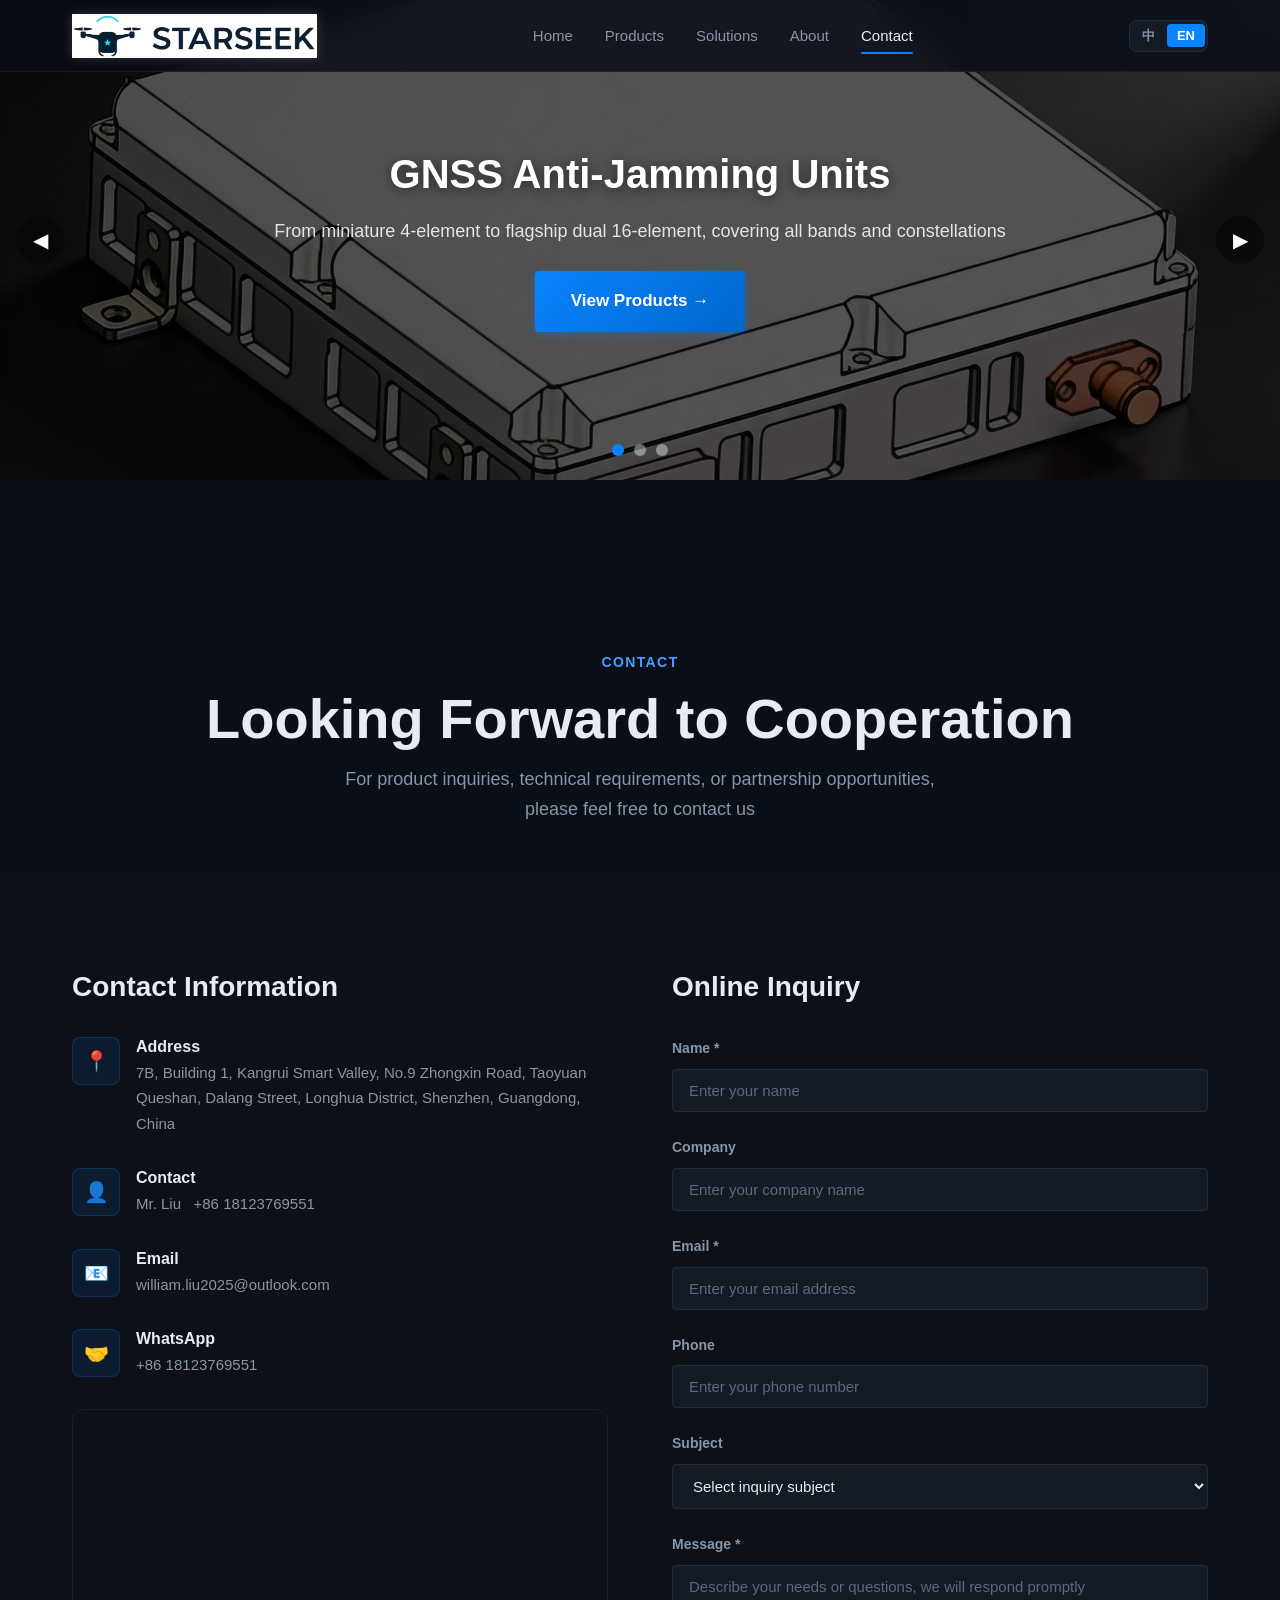
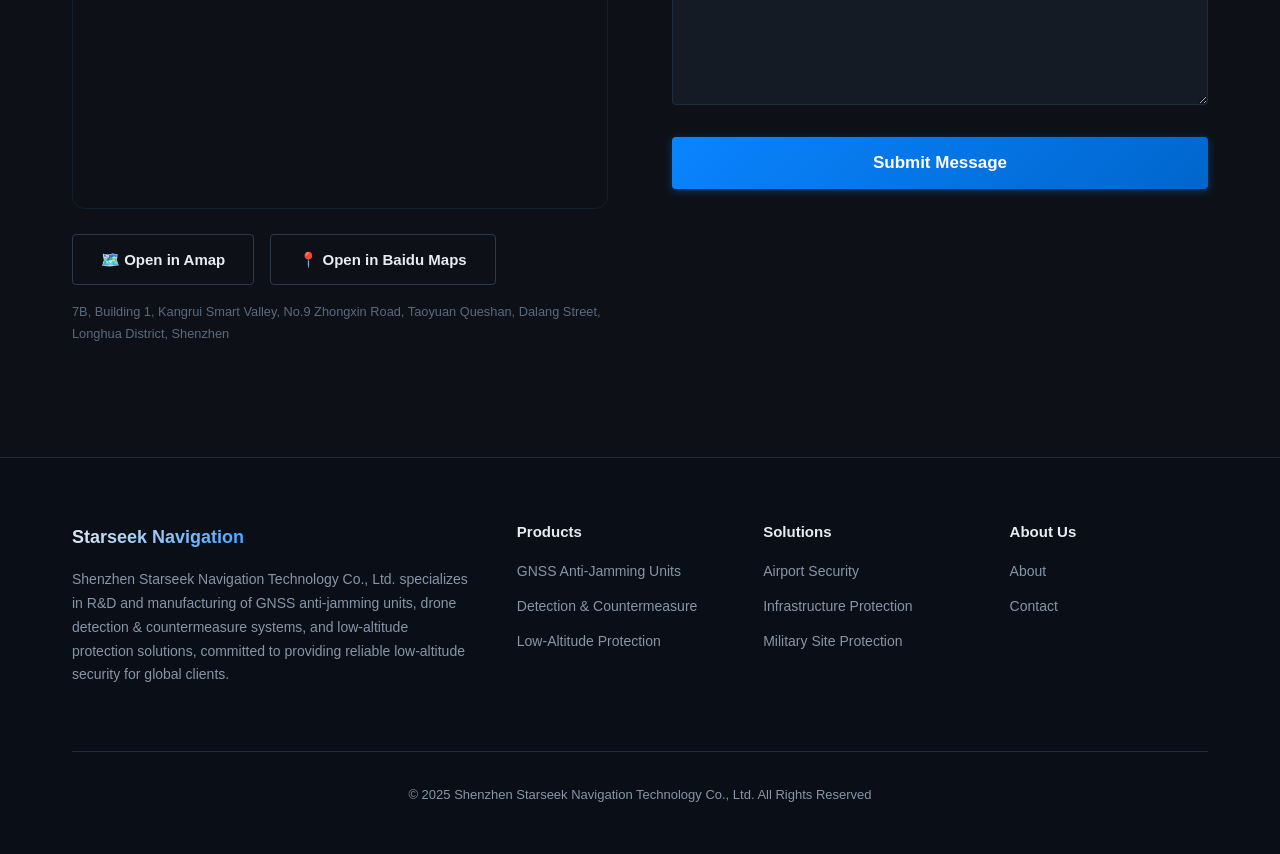
==== commit e990e1d2: "Change Business Cooperation to WhatsApp +86 on EN contact page Co-Authored-By: Claude <noreply@anthr" ====
--- a/en/contact.html
+++ b/en/contact.html
@@ -59,8 +59,8 @@
           <div class="contact-info-item">
             <div class="contact-info-icon">🤝</div>
             <div class="contact-info-text">
-              <h4>Business Cooperation</h4>
-              <p>william.liu2025@outlook.com</p>
+              <h4>WhatsApp</h4>
+              <p>+86 18123769551</p>
             </div>
           </div>
 
--- a/css/style.css
+++ b/css/style.css
@@ -2,6 +2,77 @@
    Starseek Navigation Technology - Global Design System
    星索导航科技 - 全局设计系统
    ============================================================ */
+
+/* --- Banner Slider --- */
+.banner-slider {
+  position: relative;
+  width: 100%;
+  height: 480px;
+  overflow: hidden;
+  background: var(--color-bg-deep);
+}
+.banner-slide {
+  position: absolute;
+  inset: 0;
+  opacity: 0;
+  transition: opacity 0.8s ease;
+  display: flex;
+  align-items: center;
+  justify-content: center;
+}
+.banner-slide.active { opacity: 1; z-index: 1; }
+.banner-slide img {
+  position: absolute;
+  inset: 0;
+  width: 100%;
+  height: 100%;
+  object-fit: cover;
+  filter: brightness(0.35);
+}
+/* Fallback gradient if images don't load */
+.banner-slide::before {
+  content: '';
+  position: absolute;
+  inset: 0;
+  background: linear-gradient(135deg, #0A1628 0%, #0D2137 40%, #0A1628 100%);
+  z-index: 0;
+}
+.banner-slide-content {
+  position: relative;
+  z-index: 2;
+  text-align: center;
+  max-width: 800px;
+  padding: 0 var(--space-xl);
+}
+.banner-slide-content h2 {
+  font-size: clamp(1.5rem, 4vw, 2.5rem);
+  font-weight: 800;
+  color: #fff;
+  margin-bottom: var(--space-md);
+  text-shadow: 0 2px 12px rgba(0,0,0,0.5);
+}
+.banner-slide-content p {
+  font-size: clamp(0.9375rem, 2vw, 1.125rem);
+  color: rgba(255,255,255,0.85);
+  line-height: 1.7;
+  margin-bottom: var(--space-lg);
+}
+.banner-nav { position: absolute; bottom: 24px; left: 50%; transform: translateX(-50%); z-index: 10; display: flex; gap: 10px; }
+.banner-dot { width: 12px; height: 12px; border-radius: 50%; background: rgba(255,255,255,0.4); border: none; cursor: pointer; transition: background var(--transition-fast); padding: 0; }
+.banner-dot.active { background: var(--color-primary); }
+.banner-arrow { position: absolute; top: 50%; transform: translateY(-50%); z-index: 10; background: rgba(0,0,0,0.4); color: #fff; border: none; width: 48px; height: 48px; border-radius: 50%; cursor: pointer; font-size: 1.25rem; display: flex; align-items: center; justify-content: center; transition: background var(--transition-fast); }
+.banner-arrow:hover { background: rgba(0,0,0,0.7); }
+.banner-arrow.prev { left: 16px; }
+.banner-arrow.next { right: 16px; }
+@media (max-width: 768px) {
+  .banner-slider { height: 320px; }
+  .banner-arrow { width: 36px; height: 36px; font-size: 1rem; }
+  .banner-arrow.prev { left: 8px; }
+  .banner-arrow.next { right: 8px; }
+}
+
+/* --- Page with Banner --- */
+.page-with-banner .page-header { padding-top: var(--space-2xl); }
 
 /* --- CSS Variables / Design Tokens --- */
 :root {
